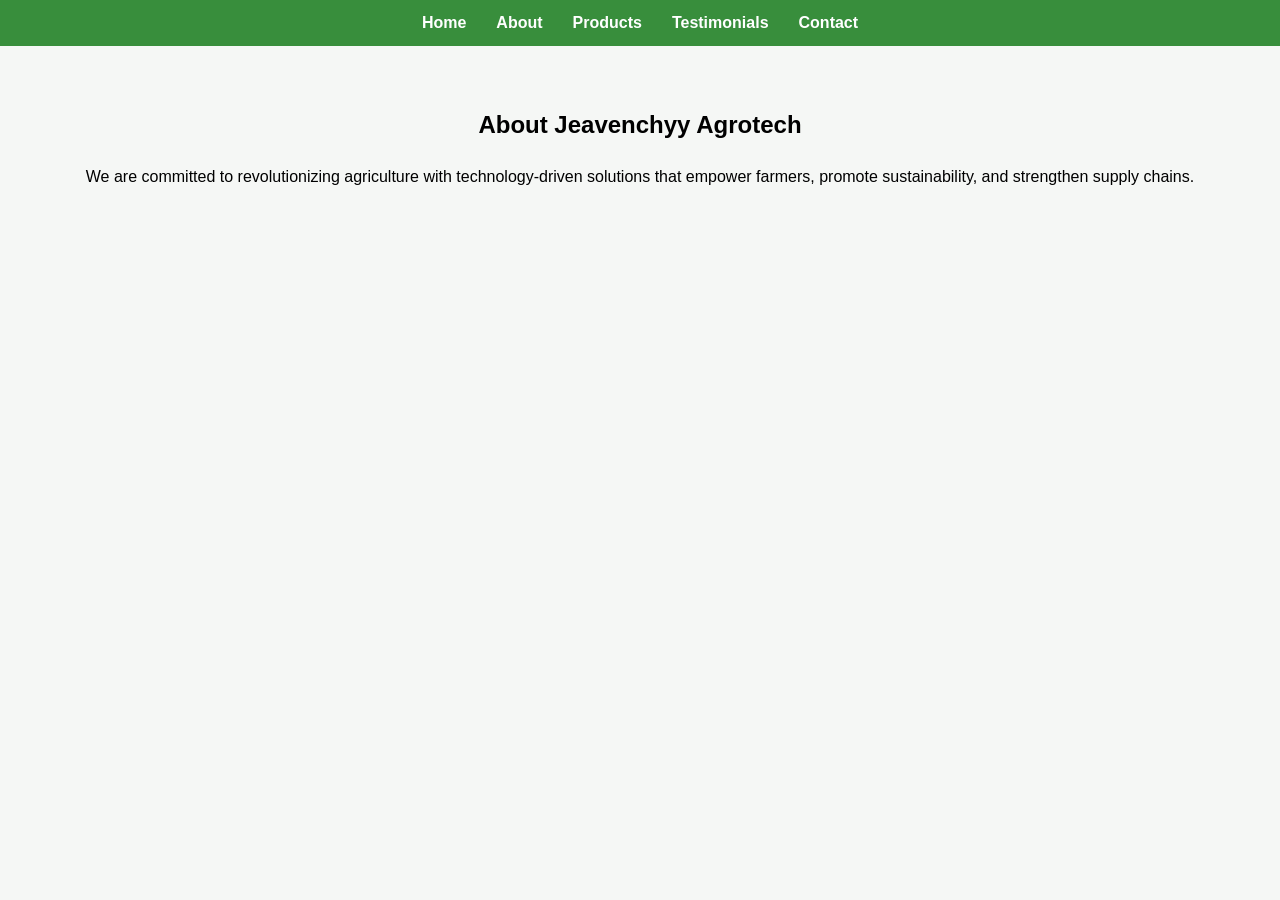
==== about.html @ 46755d17 "initial commit" ====
<!DOCTYPE html>
<html lang="en">
<head>
  <meta charset="UTF-8">
  <title>About - Jeavenchyy Agrotech</title>
  <link rel="stylesheet" href="style.css">
</head>
<body>
  <nav>
    <ul>
      <li><a href="index.html">Home</a></li>
      <li><a href="about.html">About</a></li>
      <li><a href="products.html">Products</a></li>
      <li><a href="testimonials.html">Testimonials</a></li>
      <li><a href="contact.html">Contact</a></li>
    </ul>
  </nav>
  <section class="solutions">
    <h2>About Jeavenchyy Agrotech</h2>
    <p>We are committed to revolutionizing agriculture with technology-driven solutions that empower farmers, promote sustainability, and strengthen supply chains.</p>
  </section>
</body>
</html>
---- style.css ----
body {
  margin: 0;
  font-family: 'Segoe UI', Tahoma, sans-serif;
  line-height: 1.6;
  background: #f5f7f5;
}

.banner {
  background: #4caf50;
  color: #fff;
  text-align: center;
  padding: 10px;
}

nav {
  background: #388e3c;
  padding: 10px;
}
nav ul {
  display: flex;
  justify-content: center;
  list-style: none;
  margin: 0;
  padding: 0;
}
nav ul li {
  margin: 0 15px;
}
nav ul li a {
  color: #fff;
  text-decoration: none;
  font-weight: bold;
}

.hero {
  background: linear-gradient(135deg, #43cea2, #185a9d);
  height: 60vh;
  display: flex;
  align-items: center;
  justify-content: center;
  text-align: center;
  color: #fff;
}
.hero-content {
  background: rgba(0,0,0,0.4);
  padding: 30px;
  border-radius: 10px;
}
.btn {
  display: inline-block;
  margin: 10px;
  padding: 12px 25px;
  border-radius: 25px;
  text-decoration: none;
  font-weight: bold;
  background: #ff9800;
  color: #fff;
}
.btn.secondary {
  background: #2196f3;
}

.solutions {
  padding: 40px;
  text-align: center;
}
.cards {
  display: flex;
  flex-wrap: wrap;
  justify-content: center;
}
.card {
  flex: 1 1 250px;
  margin: 15px;
  padding: 20px;
  border-radius: 12px;
  color: #fff;
  box-shadow: 0 4px 12px rgba(0,0,0,0.2);
}
.green { background: linear-gradient(135deg, #4caf50, #2e7d32); }
.blue { background: linear-gradient(135deg, #2196f3, #0d47a1); }
.orange { background: linear-gradient(135deg, #ff9800, #e65100); }

footer {
  background: #212121;
  color: #fff;
  text-align: center;
  padding: 20px;
}
/* Contact Page */
.contact {
  padding: 40px;
  text-align: center;
}

.contact-container {
  display: flex;
  flex-wrap: wrap;
  justify-content: center;
  margin-top: 30px;
}

.contact-form, .contact-info {
  flex: 1 1 300px;
  margin: 15px;
  padding: 20px;
  border-radius: 10px;
  background: #f9f9f9;
  box-shadow: 0 4px 12px rgba(0,0,0,0.1);
}

.contact-form input, .contact-form textarea {
  width: 100%;
  margin: 10px 0;
  padding: 12px;
  border: 1px solid #ccc;
  border-radius: 6px;
}

.contact-form button {
  background: #4caf50;
  color: #fff;
  padding: 12px 20px;
  border: none;
  border-radius: 6px;
  cursor: pointer;
  font-weight: bold;
}

.contact-form button:hover {
  background: #388e3c;
}

.contact-info h3 {
  margin-bottom: 10px;
  color: #2e7d32;
}
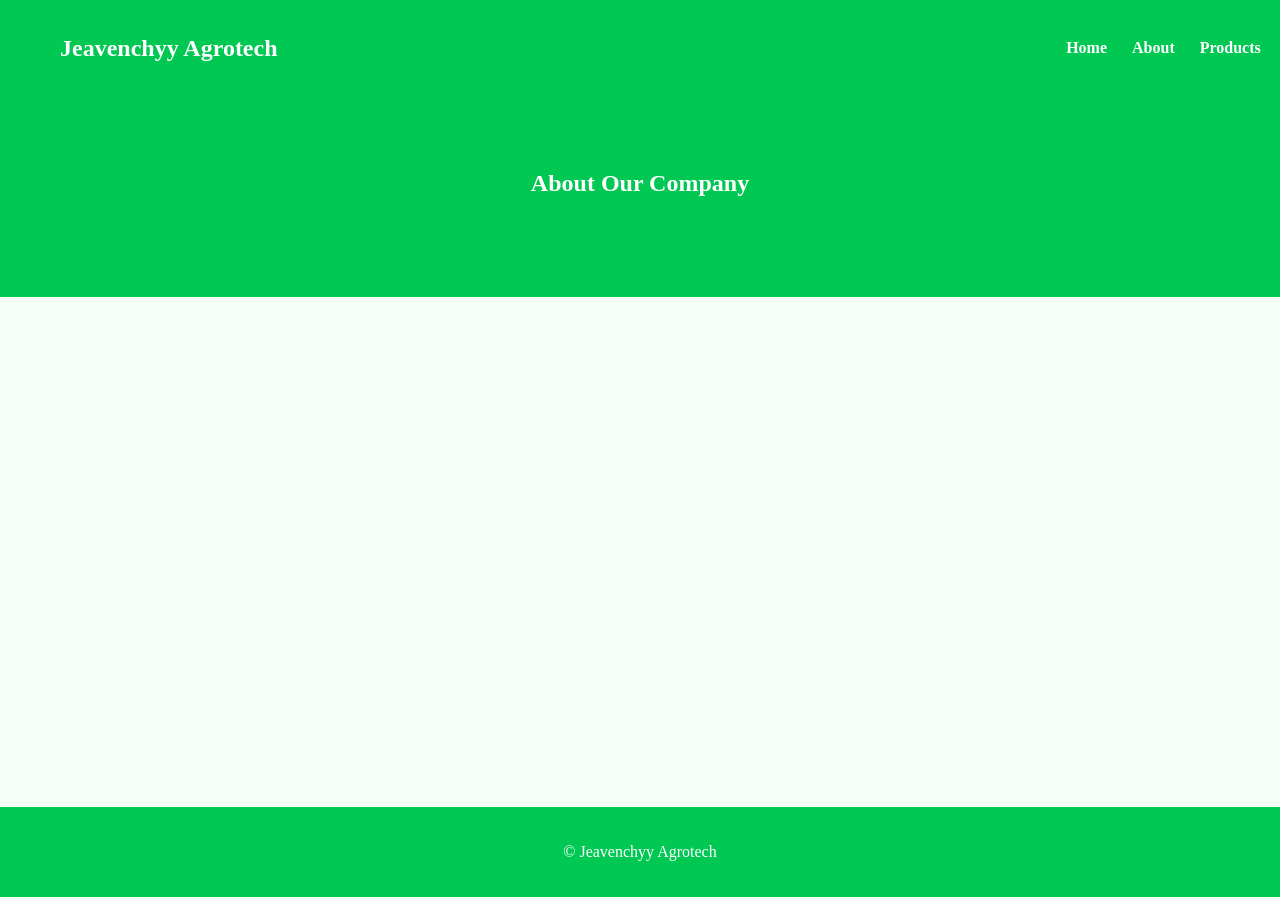
==== commit 75e9725b: "Added homepage and supporting pages" ====
--- a/about.html
+++ b/about.html
@@ -1,23 +1,51 @@
 <!DOCTYPE html>
 <html lang="en">
 <head>
-  <meta charset="UTF-8">
-  <title>About - Jeavenchyy Agrotech</title>
-  <link rel="stylesheet" href="style.css">
+<meta charset="UTF-8">
+<title>About | Jeavenchyy Agrotech</title>
+<link rel="stylesheet" href="style.css">
+<script defer src="script.js"></script>
 </head>
+
 <body>
-  <nav>
-    <ul>
-      <li><a href="index.html">Home</a></li>
-      <li><a href="about.html">About</a></li>
-      <li><a href="products.html">Products</a></li>
-      <li><a href="testimonials.html">Testimonials</a></li>
-      <li><a href="contact.html">Contact</a></li>
-    </ul>
-  </nav>
-  <section class="solutions">
-    <h2>About Jeavenchyy Agrotech</h2>
-    <p>We are committed to revolutionizing agriculture with technology-driven solutions that empower farmers, promote sustainability, and strengthen supply chains.</p>
-  </section>
+
+<nav class="navbar">
+<h2 class="logo">Jeavenchyy Agrotech</h2>
+<ul class="nav-links">
+<li><a href="index.html">Home</a></li>
+<li><a href="about.html">About</a></li>
+<li><a href="products.html">Products</a></li>
+<li><a href="contact.html">Contact</a></li>
+</ul>
+</nav>
+
+<section class="page-hero">
+<h1>About Our Company</h1>
+</section>
+
+<section class="section fade">
+<h2>Our Mission</h2>
+<p>
+To revolutionize agriculture through innovative technology that
+enhances productivity, sustainability, and farmer prosperity.
+</p>
+
+<h2>Our Vision</h2>
+<p>
+Building a future where agriculture becomes intelligent,
+efficient, climate-resilient, and accessible to every farmer.
+</p>
+
+<h2>What Makes Us Different</h2>
+<p>
+We combine agricultural expertise with digital innovation,
+AI analytics, and environmentally responsible farming practices.
+</p>
+</section>
+
+<footer>
+<p>© Jeavenchyy Agrotech</p>
+</footer>
+
 </body>
-</html>
+</html>
--- a/style.css
+++ b/style.css
@@ -1,137 +1,142 @@
-body {
-  margin: 0;
-  font-family: 'Segoe UI', Tahoma, sans-serif;
-  line-height: 1.6;
-  background: #f5f7f5;
+html{
+scroll-behavior:smooth;
 }
 
-.banner {
-  background: #4caf50;
-  color: #fff;
-  text-align: center;
-  padding: 10px;
+body{
+margin:0;
+font-family:Segoe UI;
+background:#f4fff8;
 }
 
-nav {
-  background: #388e3c;
-  padding: 10px;
-}
-nav ul {
-  display: flex;
-  justify-content: center;
-  list-style: none;
-  margin: 0;
-  padding: 0;
-}
-nav ul li {
-  margin: 0 15px;
-}
-nav ul li a {
-  color: #fff;
-  text-decoration: none;
-  font-weight: bold;
+/* NAVBAR */
+.navbar{
+position:fixed;
+top:0;
+width:100%;
+display:flex;
+justify-content:space-between;
+align-items:center;
+padding:15px 60px;
+background:rgba(0,200,83,0.8);
+backdrop-filter:blur(10px);
+color:white;
+z-index:1000;
 }
 
-.hero {
-  background: linear-gradient(135deg, #43cea2, #185a9d);
-  height: 60vh;
-  display: flex;
-  align-items: center;
-  justify-content: center;
-  text-align: center;
-  color: #fff;
-}
-.hero-content {
-  background: rgba(0,0,0,0.4);
-  padding: 30px;
-  border-radius: 10px;
-}
-.btn {
-  display: inline-block;
-  margin: 10px;
-  padding: 12px 25px;
-  border-radius: 25px;
-  text-decoration: none;
-  font-weight: bold;
-  background: #ff9800;
-  color: #fff;
-}
-.btn.secondary {
-  background: #2196f3;
+.nav-links{
+display:flex;
+gap:25px;
+list-style:none;
 }
 
-.solutions {
-  padding: 40px;
-  text-align: center;
-}
-.cards {
-  display: flex;
-  flex-wrap: wrap;
-  justify-content: center;
-}
-.card {
-  flex: 1 1 250px;
-  margin: 15px;
-  padding: 20px;
-  border-radius: 12px;
-  color: #fff;
-  box-shadow: 0 4px 12px rgba(0,0,0,0.2);
-}
-.green { background: linear-gradient(135deg, #4caf50, #2e7d32); }
-.blue { background: linear-gradient(135deg, #2196f3, #0d47a1); }
-.orange { background: linear-gradient(135deg, #ff9800, #e65100); }
-
-footer {
-  background: #212121;
-  color: #fff;
-  text-align: center;
-  padding: 20px;
-}
-/* Contact Page */
-.contact {
-  padding: 40px;
-  text-align: center;
+.nav-links a{
+color:white;
+text-decoration:none;
+font-weight:bold;
 }
 
-.contact-container {
-  display: flex;
-  flex-wrap: wrap;
-  justify-content: center;
-  margin-top: 30px;
+/* HERO */
+.hero{
+height:100vh;
+background:linear-gradient(#00e676,#00c853);
+display:flex;
+flex-direction:column;
+justify-content:center;
+align-items:center;
+color:white;
+text-align:center;
+padding:20px;
 }
 
-.contact-form, .contact-info {
-  flex: 1 1 300px;
-  margin: 15px;
-  padding: 20px;
-  border-radius: 10px;
-  background: #f9f9f9;
-  box-shadow: 0 4px 12px rgba(0,0,0,0.1);
+.btn{
+background:white;
+color:#00c853;
+padding:12px 25px;
+border-radius:25px;
+text-decoration:none;
 }
 
-.contact-form input, .contact-form textarea {
-  width: 100%;
-  margin: 10px 0;
-  padding: 12px;
-  border: 1px solid #ccc;
-  border-radius: 6px;
+/* SECTIONS */
+.section{
+padding:120px 80px;
+text-align:center;
 }
 
-.contact-form button {
-  background: #4caf50;
-  color: #fff;
-  padding: 12px 20px;
-  border: none;
-  border-radius: 6px;
-  cursor: pointer;
-  font-weight: bold;
+.page-hero{
+padding:150px 20px 80px;
+background:#00c853;
+color:white;
+text-align:center;
 }
 
-.contact-form button:hover {
-  background: #388e3c;
+/* PRODUCTS */
+.products{
+display:grid;
+grid-template-columns:repeat(auto-fit,minmax(250px,1fr));
+gap:30px;
+padding:80px;
 }
 
-.contact-info h3 {
-  margin-bottom: 10px;
-  color: #2e7d32;
+.card{
+background:white;
+padding:30px;
+border-radius:12px;
+box-shadow:0 5px 20px rgba(0,0,0,0.1);
 }
+
+/* CONTACT */
+.contact-form{
+max-width:500px;
+margin:auto;
+display:flex;
+flex-direction:column;
+gap:15px;
+}
+
+.contact-form input,
+textarea{
+padding:12px;
+border-radius:8px;
+border:1px solid #ccc;
+}
+
+button{
+background:#00c853;
+color:white;
+padding:12px;
+border:none;
+border-radius:25px;
+}
+
+/* STATS */
+.stats{
+display:flex;
+justify-content:center;
+gap:60px;
+padding:80px;
+background:#e8f5e9;
+}
+
+.stat{
+text-align:center;
+font-size:22px;
+}
+
+/* FADE ANIMATION */
+.fade{
+opacity:0;
+transform:translateY(40px);
+transition:1s;
+}
+
+.fade.show{
+opacity:1;
+transform:translateY(0);
+}
+
+footer{
+background:#00c853;
+color:white;
+text-align:center;
+padding:20px;
+}
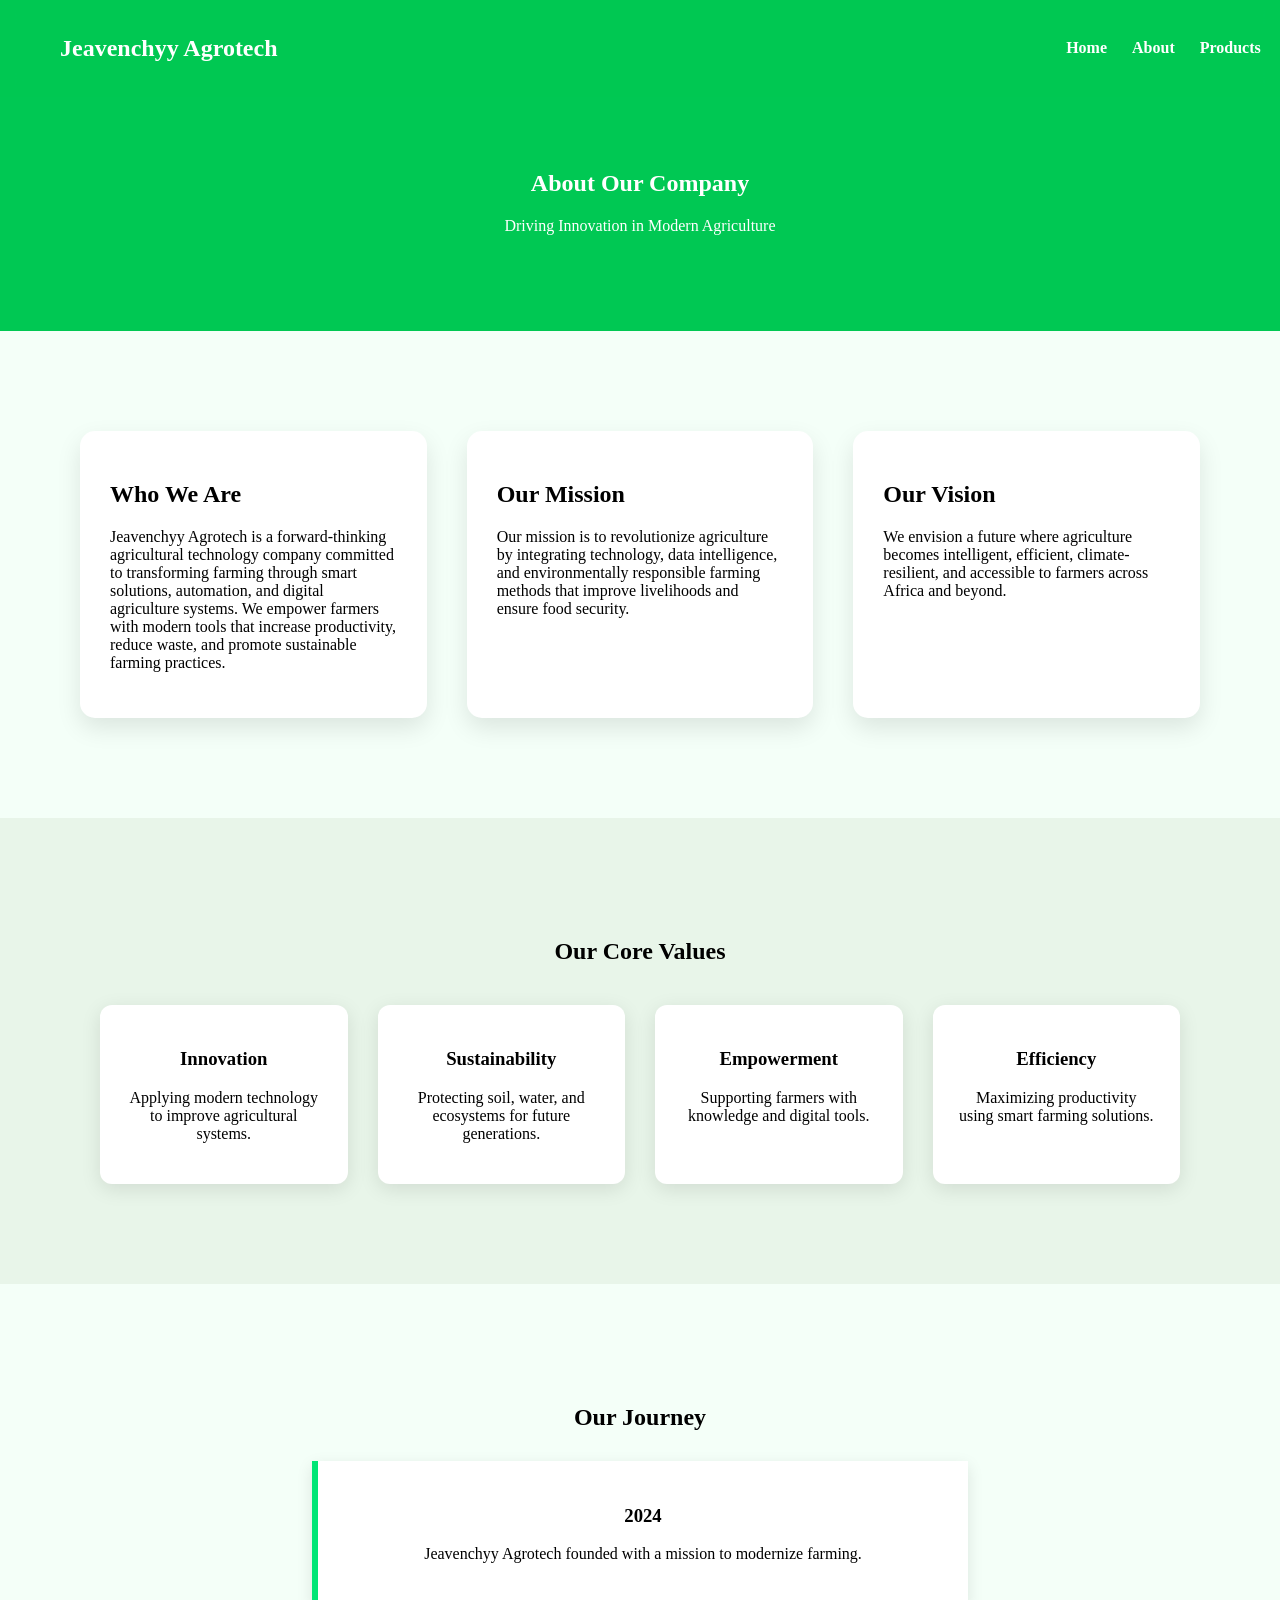
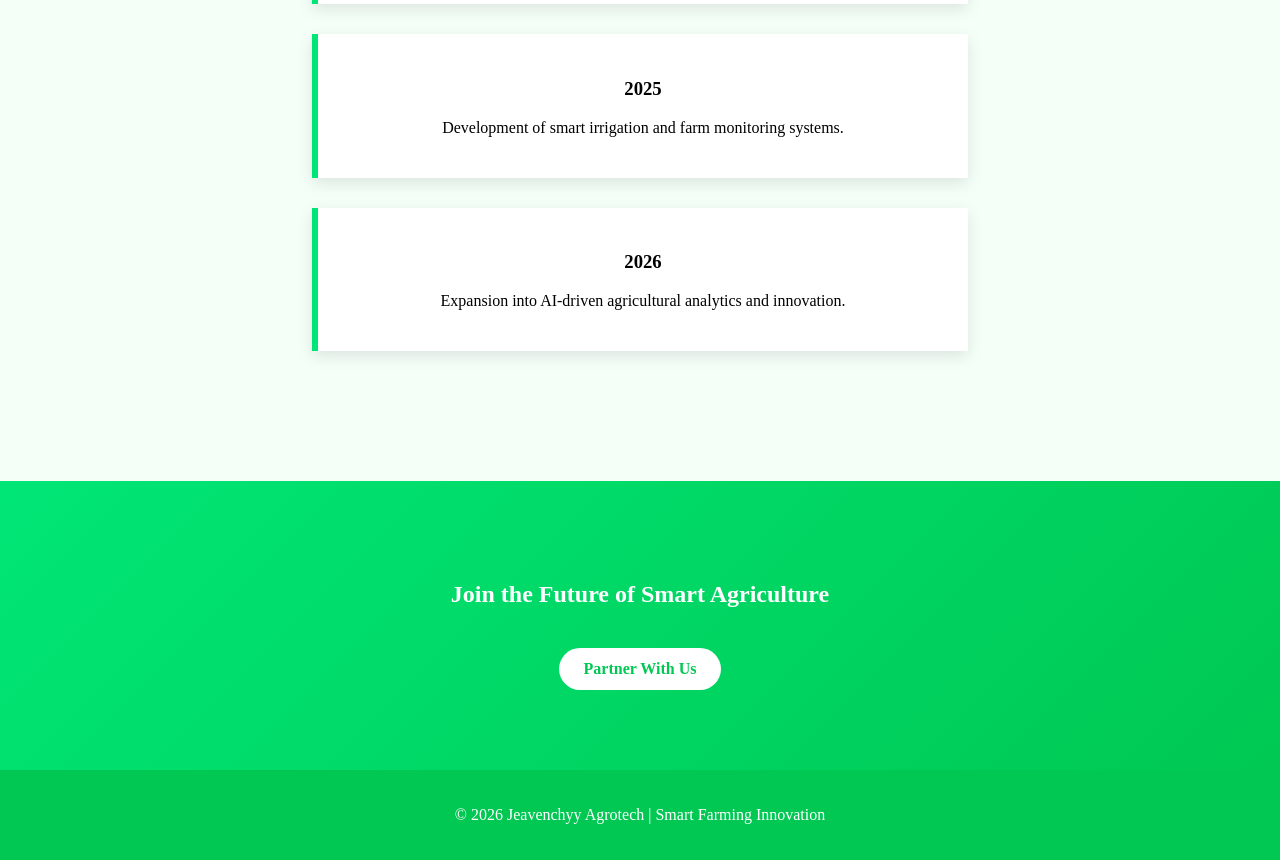
==== commit 0fafbebc: "pleasant views" ====
--- a/about.html
+++ b/about.html
@@ -2,49 +2,141 @@
 <html lang="en">
 <head>
 <meta charset="UTF-8">
+<meta name="viewport" content="width=device-width, initial-scale=1.0">
+
 <title>About | Jeavenchyy Agrotech</title>
+
 <link rel="stylesheet" href="style.css">
 <script defer src="script.js"></script>
+
 </head>
 
 <body>
 
+<!-- NAVBAR -->
 <nav class="navbar">
 <h2 class="logo">Jeavenchyy Agrotech</h2>
+
 <ul class="nav-links">
-<li><a href="index.html">Home</a></li>
-<li><a href="about.html">About</a></li>
-<li><a href="products.html">Products</a></li>
-<li><a href="contact.html">Contact</a></li>
+<li><a href="index.html" target="_self">Home</a></li>
+<li><a href="about.html" target="_self">About</a></li>
+<li><a href="products.html" target="_self">Products</a></li>
+<li><a href="contact.html" target="_self">Contact</a></li>
 </ul>
 </nav>
 
+
+<!-- HERO -->
 <section class="page-hero">
 <h1>About Our Company</h1>
+<p>Driving Innovation in Modern Agriculture</p>
 </section>
 
-<section class="section fade">
+
+<!-- COMPANY INTRO -->
+<section class="about-container">
+
+<div class="about-grid">
+
+<div class="about-card fade">
+<h2>Who We Are</h2>
+<p>
+Jeavenchyy Agrotech is a forward-thinking agricultural technology
+company committed to transforming farming through smart solutions,
+automation, and digital agriculture systems.
+We empower farmers with modern tools that increase productivity,
+reduce waste, and promote sustainable farming practices.
+</p>
+</div>
+
+<div class="about-card fade">
 <h2>Our Mission</h2>
 <p>
-To revolutionize agriculture through innovative technology that
-enhances productivity, sustainability, and farmer prosperity.
+Our mission is to revolutionize agriculture by integrating technology,
+data intelligence, and environmentally responsible farming methods
+that improve livelihoods and ensure food security.
 </p>
+</div>
 
+<div class="about-card fade">
 <h2>Our Vision</h2>
 <p>
-Building a future where agriculture becomes intelligent,
-efficient, climate-resilient, and accessible to every farmer.
+We envision a future where agriculture becomes intelligent,
+efficient, climate-resilient, and accessible to farmers across
+Africa and beyond.
 </p>
+</div>
 
-<h2>What Makes Us Different</h2>
-<p>
-We combine agricultural expertise with digital innovation,
-AI analytics, and environmentally responsible farming practices.
-</p>
+</div>
+
 </section>
 
+
+<!-- COMPANY VALUES -->
+<section class="values-section fade">
+
+<h2>Our Core Values</h2>
+
+<div class="values-grid">
+
+<div class="value-box">
+<h3>Innovation</h3>
+<p>Applying modern technology to improve agricultural systems.</p>
+</div>
+
+<div class="value-box">
+<h3>Sustainability</h3>
+<p>Protecting soil, water, and ecosystems for future generations.</p>
+</div>
+
+<div class="value-box">
+<h3>Empowerment</h3>
+<p>Supporting farmers with knowledge and digital tools.</p>
+</div>
+
+<div class="value-box">
+<h3>Efficiency</h3>
+<p>Maximizing productivity using smart farming solutions.</p>
+</div>
+
+</div>
+
+</section>
+
+
+<!-- TIMELINE -->
+<section class="timeline">
+
+<h2>Our Journey</h2>
+
+<div class="timeline-item fade">
+<h3>2024</h3>
+<p>Jeavenchyy Agrotech founded with a mission to modernize farming.</p>
+</div>
+
+<div class="timeline-item fade">
+<h3>2025</h3>
+<p>Development of smart irrigation and farm monitoring systems.</p>
+</div>
+
+<div class="timeline-item fade">
+<h3>2026</h3>
+<p>Expansion into AI-driven agricultural analytics and innovation.</p>
+</div>
+
+</section>
+
+
+<!-- CALL TO ACTION -->
+<section class="cta fade">
+<h2>Join the Future of Smart Agriculture</h2>
+<a href="contact.html" class="btn">Partner With Us</a>
+</section>
+
+
+<!-- FOOTER -->
 <footer>
-<p>© Jeavenchyy Agrotech</p>
+<p>© 2026 Jeavenchyy Agrotech | Smart Farming Innovation</p>
 </footer>
 
 </body>
--- a/style.css
+++ b/style.css
@@ -139,4 +139,92 @@
 color:white;
 text-align:center;
 padding:20px;
+}
+/* ABOUT PAGE */
+
+.about-container{
+padding:100px 80px;
+background:#f4fff8;
+}
+
+.about-grid{
+display:grid;
+grid-template-columns:repeat(auto-fit,minmax(300px,1fr));
+gap:40px;
+}
+
+.about-card{
+background:white;
+padding:30px;
+border-radius:15px;
+box-shadow:0 10px 25px rgba(0,0,0,0.1);
+transition:0.4s;
+}
+
+.about-card:hover{
+transform:translateY(-10px);
+}
+
+
+/* VALUES */
+.values-section{
+padding:100px;
+text-align:center;
+background:#e8f5e9;
+}
+
+.values-grid{
+display:grid;
+grid-template-columns:repeat(auto-fit,minmax(220px,1fr));
+gap:30px;
+margin-top:40px;
+}
+
+.value-box{
+background:white;
+padding:25px;
+border-radius:12px;
+box-shadow:0 5px 20px rgba(0,0,0,0.1);
+transition:0.3s;
+}
+
+.value-box:hover{
+transform:scale(1.05);
+}
+
+
+/* TIMELINE */
+.timeline{
+padding:100px;
+text-align:center;
+background:#f4fff8;
+}
+
+.timeline-item{
+margin:30px auto;
+max-width:600px;
+background:white;
+padding:25px;
+border-left:6px solid #00e676;
+box-shadow:0 5px 15px rgba(0,0,0,0.1);
+}
+
+
+/* CTA */
+.cta{
+background:linear-gradient(135deg,#00e676,#00c853);
+color:white;
+text-align:center;
+padding:80px;
+}
+
+.cta .btn{
+margin-top:20px;
+display:inline-block;
+background:white;
+color:#00c853;
+padding:12px 25px;
+border-radius:25px;
+text-decoration:none;
+font-weight:bold;
 }
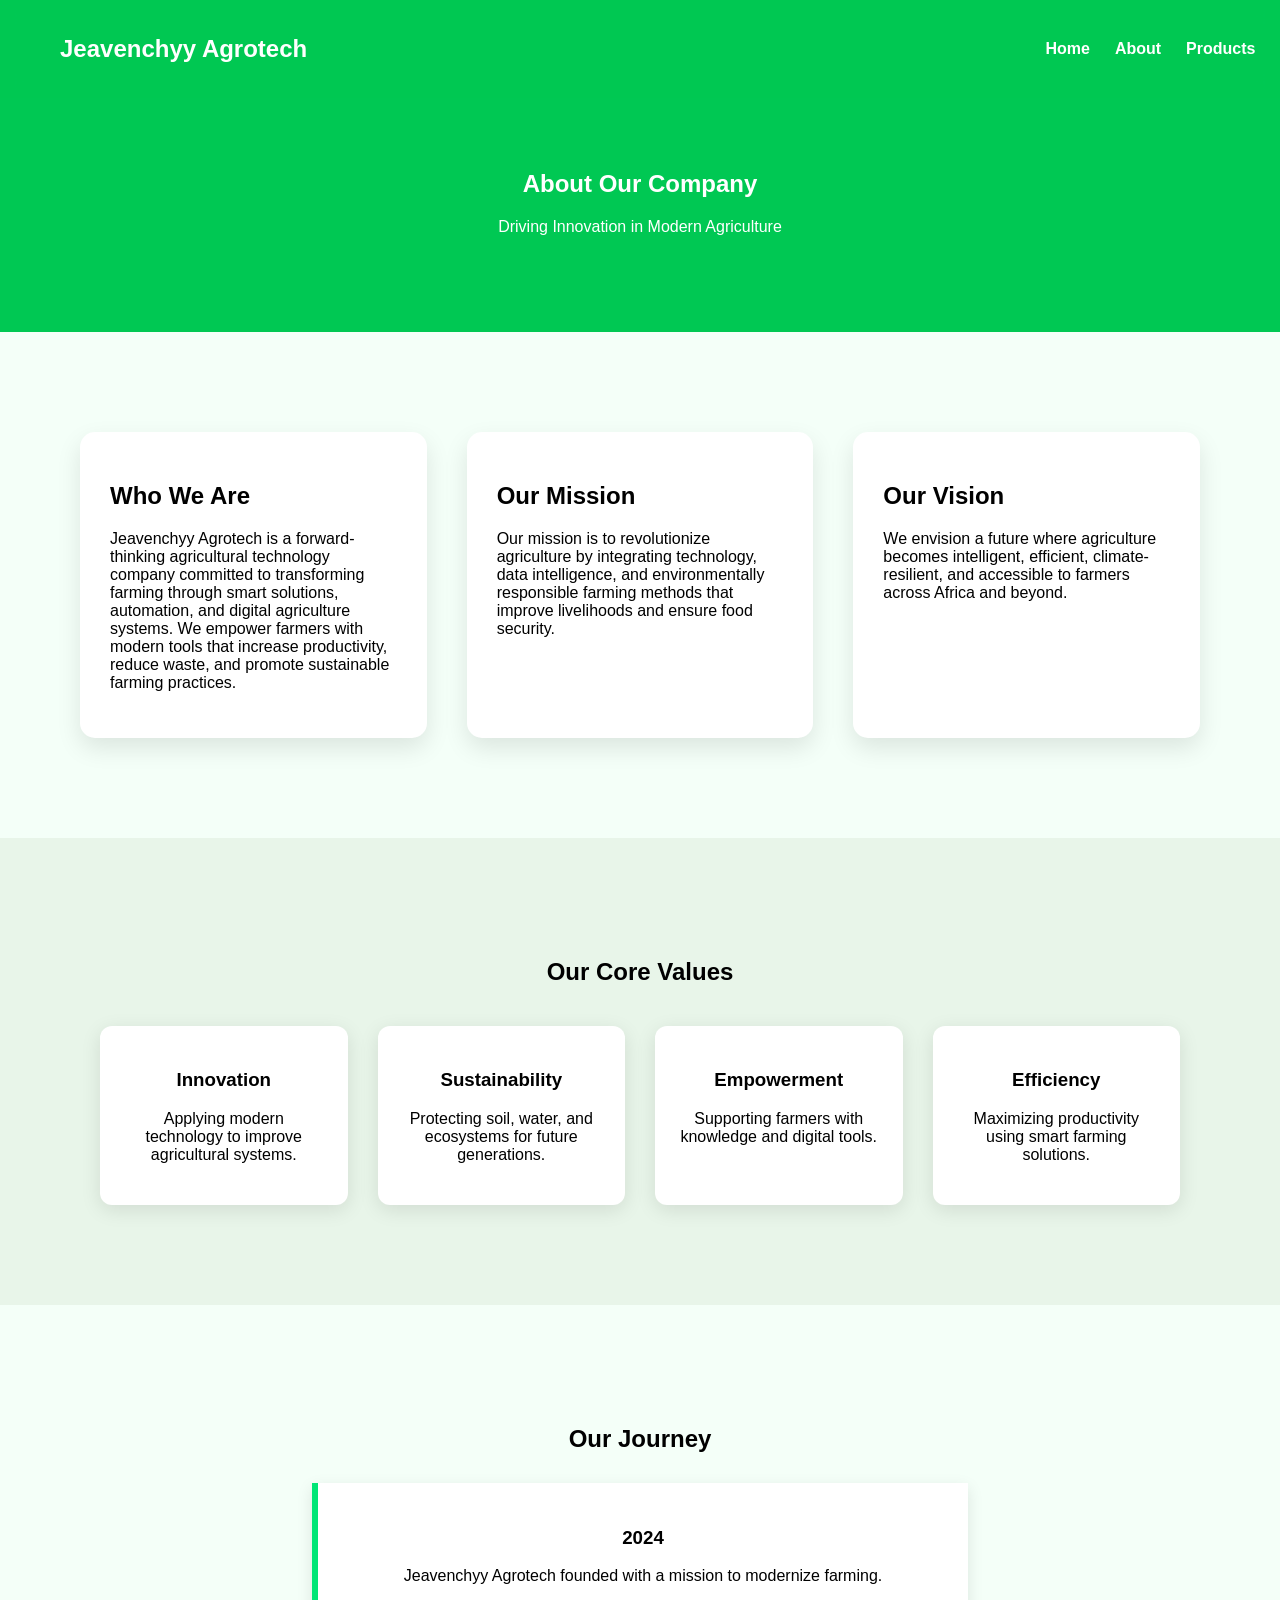
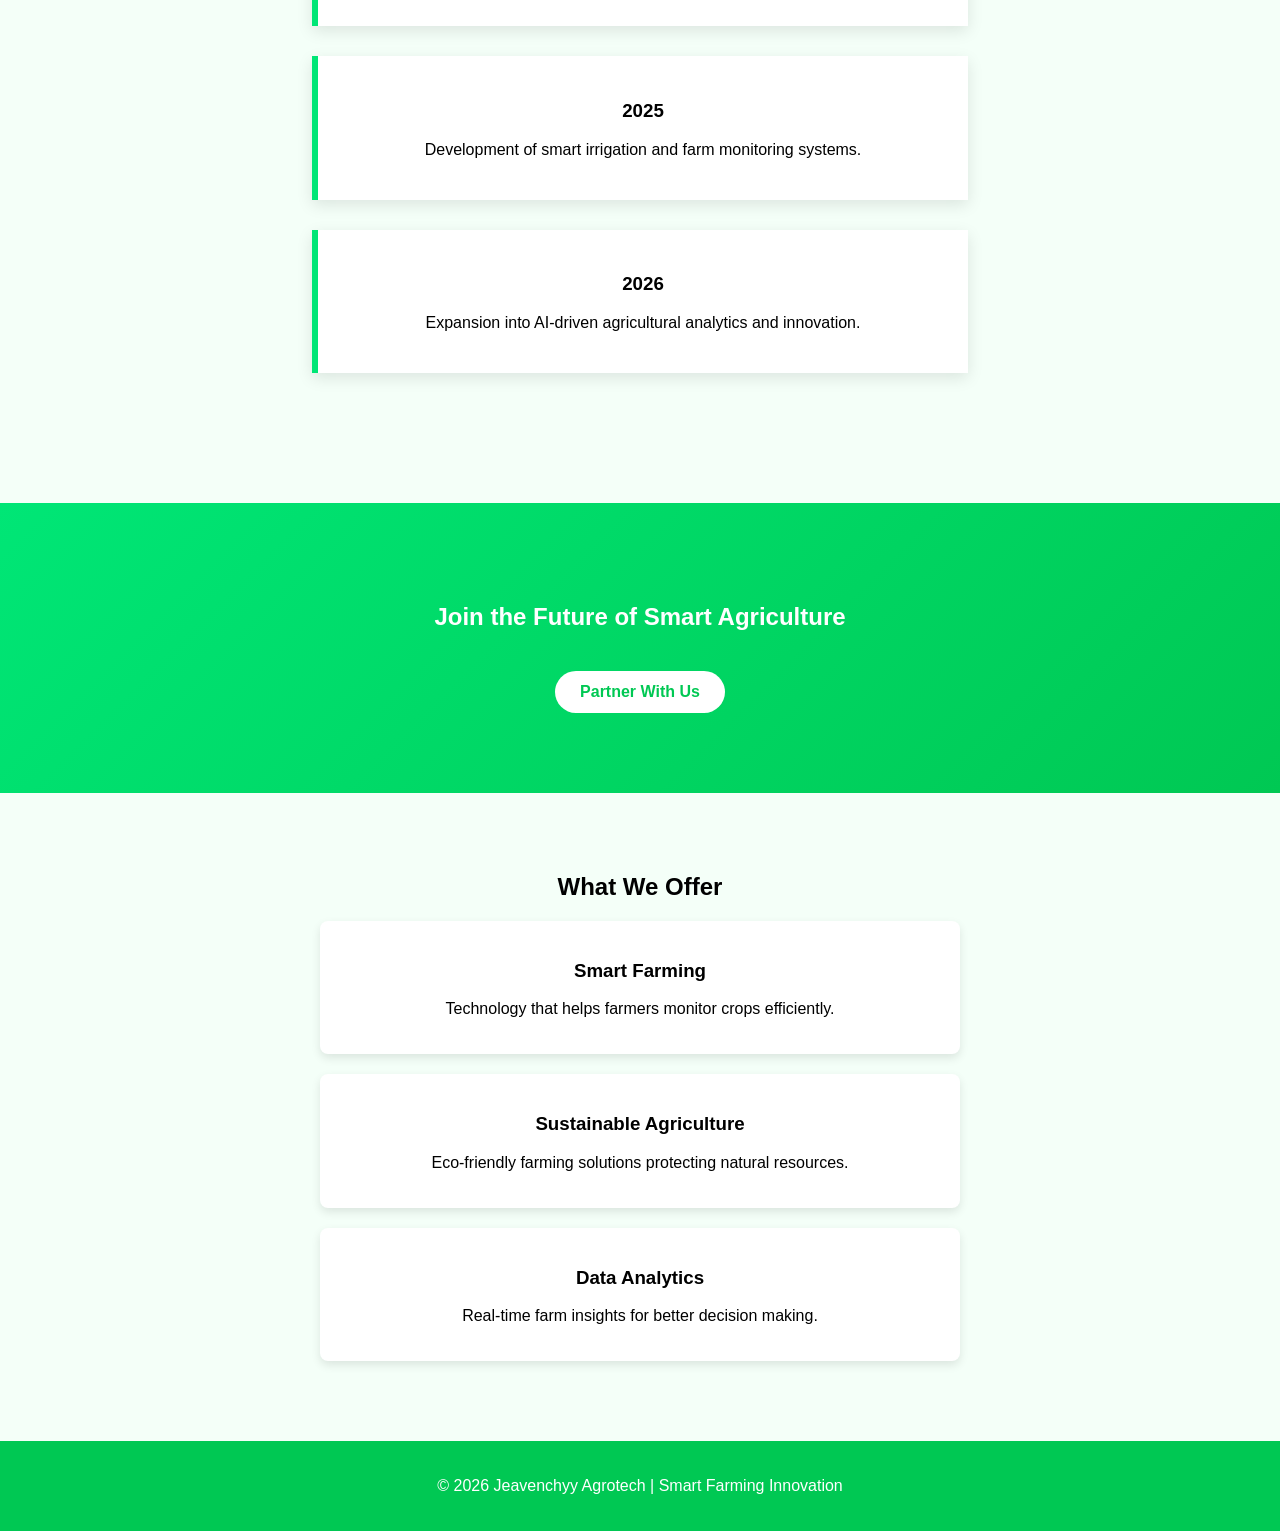
==== commit 9b0900a7: "added contact us" ====
--- a/about.html
+++ b/about.html
@@ -133,6 +133,27 @@
 <a href="contact.html" class="btn">Partner With Us</a>
 </section>
 
+<section class="features">
+
+<h2>What We Offer</h2>
+
+<div class="feature-box">
+<h3>Smart Farming</h3>
+<p>Technology that helps farmers monitor crops efficiently.</p>
+</div>
+
+<div class="feature-box">
+<h3>Sustainable Agriculture</h3>
+<p>Eco-friendly farming solutions protecting natural resources.</p>
+</div>
+
+<div class="feature-box">
+<h3>Data Analytics</h3>
+<p>Real-time farm insights for better decision making.</p>
+</div>
+
+</section>
+
 
 <!-- FOOTER -->
 <footer>
--- a/style.css
+++ b/style.css
@@ -1,230 +1,275 @@
-html{
-scroll-behavior:smooth;
-}
-
-body{
-margin:0;
-font-family:Segoe UI;
-background:#f4fff8;
+html {
+  scroll-behavior: smooth;
+}
+
+body {
+  margin: 0;
+  font-family: Segoe UI, sans-serif;
+  background: #f4fff8;
 }
 
 /* NAVBAR */
-.navbar{
-position:fixed;
-top:0;
-width:100%;
-display:flex;
-justify-content:space-between;
-align-items:center;
-padding:15px 60px;
-background:rgba(0,200,83,0.8);
-backdrop-filter:blur(10px);
-color:white;
-z-index:1000;
-}
-
-.nav-links{
-display:flex;
-gap:25px;
-list-style:none;
-}
-
-.nav-links a{
-color:white;
-text-decoration:none;
-font-weight:bold;
+.navbar {
+  position: fixed;
+  top: 0;
+  width: 100%;
+  display: flex;
+  justify-content: space-between;
+  align-items: center;
+  padding: 15px 60px;
+  background: rgba(0,200,83,0.8);
+  backdrop-filter: blur(10px);
+  color: white;
+  z-index: 1000;
+}
+
+.nav-links {
+  display: flex;
+  gap: 25px;
+  list-style: none;
+}
+
+.nav-links a {
+  color: white;
+  text-decoration: none;
+  font-weight: bold;
 }
 
 /* HERO */
-.hero{
-height:100vh;
-background:linear-gradient(#00e676,#00c853);
-display:flex;
-flex-direction:column;
-justify-content:center;
-align-items:center;
-color:white;
-text-align:center;
-padding:20px;
-}
-
-.btn{
-background:white;
-color:#00c853;
-padding:12px 25px;
-border-radius:25px;
-text-decoration:none;
+.hero {
+  height: 100vh;
+  background: linear-gradient(#00e676, #00c853);
+  display: flex;
+  flex-direction: column;
+  justify-content: center;
+  align-items: center;
+  color: white;
+  text-align: center;
+  padding: 20px;
+}
+
+.btn {
+  background: white;
+  color: #00c853;
+  padding: 12px 25px;
+  border-radius: 25px;
+  text-decoration: none;
 }
 
 /* SECTIONS */
-.section{
-padding:120px 80px;
-text-align:center;
-}
-
-.page-hero{
-padding:150px 20px 80px;
-background:#00c853;
-color:white;
-text-align:center;
+.section {
+  padding: 120px 80px;
+  text-align: center;
+}
+
+.page-hero {
+  padding: 150px 20px 80px;
+  background: #00c853;
+  color: white;
+  text-align: center;
 }
 
 /* PRODUCTS */
-.products{
-display:grid;
-grid-template-columns:repeat(auto-fit,minmax(250px,1fr));
-gap:30px;
-padding:80px;
-}
-
-.card{
-background:white;
-padding:30px;
-border-radius:12px;
-box-shadow:0 5px 20px rgba(0,0,0,0.1);
+.products {
+  display: grid;
+  grid-template-columns: repeat(auto-fit, minmax(250px, 1fr));
+  gap: 30px;
+  padding: 80px;
+  background: #e8f5e9; /* soft background so cards stand out */
+}
+
+.card {
+  background: white;
+  padding: 30px;
+  border-radius: 12px;
+  box-shadow: 0 5px 20px rgba(0,0,0,0.1);
+  transition: 0.3s;
+}
+
+.card:hover {
+  transform: translateY(-8px);
+  box-shadow: 0 8px 25px rgba(0,0,0,0.15);
 }
 
 /* CONTACT */
-.contact-form{
-max-width:500px;
-margin:auto;
-display:flex;
-flex-direction:column;
-gap:15px;
+.contact-form {
+  max-width: 500px;
+  margin: auto;
+  display: flex;
+  flex-direction: column;
+  gap: 15px;
 }
 
 .contact-form input,
-textarea{
-padding:12px;
-border-radius:8px;
-border:1px solid #ccc;
-}
-
-button{
-background:#00c853;
-color:white;
-padding:12px;
-border:none;
-border-radius:25px;
+textarea {
+  padding: 12px;
+  border-radius: 8px;
+  border: 1px solid #ccc;
+}
+
+button {
+  background: #00c853;
+  color: white;
+  padding: 12px;
+  border: none;
+  border-radius: 25px;
 }
 
 /* STATS */
-.stats{
-display:flex;
-justify-content:center;
-gap:60px;
-padding:80px;
-background:#e8f5e9;
-}
-
-.stat{
-text-align:center;
-font-size:22px;
+.stats {
+  display: flex;
+  justify-content: center;
+  gap: 60px;
+  padding: 80px;
+  background: #e8f5e9;
+}
+
+.stat {
+  text-align: center;
+  font-size: 22px;
 }
 
 /* FADE ANIMATION */
-.fade{
-opacity:0;
-transform:translateY(40px);
-transition:1s;
-}
-
-.fade.show{
-opacity:1;
-transform:translateY(0);
-}
-
-footer{
-background:#00c853;
-color:white;
-text-align:center;
-padding:20px;
-}
+.fade {
+  opacity: 0;
+  transform: translateY(40px);
+  transition: 1s;
+}
+
+.fade.show {
+  opacity: 1;
+  transform: translateY(0);
+}
+
+/* FOOTER */
+footer {
+  background: #00c853;
+  color: white;
+  text-align: center;
+  padding: 20px;
+}
+
 /* ABOUT PAGE */
-
-.about-container{
-padding:100px 80px;
-background:#f4fff8;
-}
-
-.about-grid{
-display:grid;
-grid-template-columns:repeat(auto-fit,minmax(300px,1fr));
-gap:40px;
-}
-
-.about-card{
-background:white;
-padding:30px;
-border-radius:15px;
-box-shadow:0 10px 25px rgba(0,0,0,0.1);
-transition:0.4s;
-}
-
-.about-card:hover{
-transform:translateY(-10px);
-}
-
+.about-container {
+  padding: 100px 80px;
+  background: #f4fff8;
+}
+
+.about-grid {
+  display: grid;
+  grid-template-columns: repeat(auto-fit, minmax(300px, 1fr));
+  gap: 40px;
+}
+
+.about-card {
+  background: white;
+  padding: 30px;
+  border-radius: 15px;
+  box-shadow: 0 10px 25px rgba(0,0,0,0.1);
+  transition: 0.4s;
+}
+
+.about-card:hover {
+  transform: translateY(-10px);
+}
 
 /* VALUES */
-.values-section{
-padding:100px;
-text-align:center;
-background:#e8f5e9;
-}
-
-.values-grid{
-display:grid;
-grid-template-columns:repeat(auto-fit,minmax(220px,1fr));
-gap:30px;
-margin-top:40px;
-}
-
-.value-box{
-background:white;
-padding:25px;
-border-radius:12px;
-box-shadow:0 5px 20px rgba(0,0,0,0.1);
-transition:0.3s;
-}
-
-.value-box:hover{
-transform:scale(1.05);
-}
-
+.values-section {
+  padding: 100px;
+  text-align: center;
+  background: #e8f5e9;
+}
+
+.values-grid {
+  display: grid;
+  grid-template-columns: repeat(auto-fit, minmax(220px, 1fr));
+  gap: 30px;
+  margin-top: 40px;
+}
+
+.value-box {
+  background: white;
+  padding: 25px;
+  border-radius: 12px;
+  box-shadow: 0 5px 20px rgba(0,0,0,0.1);
+  transition: 0.3s;
+}
+
+.value-box:hover {
+  transform: scale(1.05);
+}
 
 /* TIMELINE */
-.timeline{
-padding:100px;
-text-align:center;
-background:#f4fff8;
-}
-
-.timeline-item{
-margin:30px auto;
-max-width:600px;
-background:white;
-padding:25px;
-border-left:6px solid #00e676;
-box-shadow:0 5px 15px rgba(0,0,0,0.1);
-}
-
+.timeline {
+  padding: 100px;
+  text-align: center;
+  background: #f4fff8;
+}
+
+.timeline-item {
+  margin: 30px auto;
+  max-width: 600px;
+  background: white;
+  padding: 25px;
+  border-left: 6px solid #00e676;
+  box-shadow: 0 5px 15px rgba(0,0,0,0.1);
+}
 
 /* CTA */
-.cta{
-background:linear-gradient(135deg,#00e676,#00c853);
-color:white;
-text-align:center;
-padding:80px;
-}
-
-.cta .btn{
-margin-top:20px;
-display:inline-block;
-background:white;
-color:#00c853;
-padding:12px 25px;
-border-radius:25px;
-text-decoration:none;
-font-weight:bold;
-}+.cta {
+  background: linear-gradient(135deg, #00e676, #00c853);
+  color: white;
+  text-align: center;
+  padding: 80px;
+}
+
+.cta .btn {
+  margin-top: 20px;
+  display: inline-block;
+  background: white;
+  color: #00c853;
+  padding: 12px 25px;
+  border-radius: 25px;
+  text-decoration: none;
+  font-weight: bold;
+}
+
+/* ABOUT CONTENT */
+.about-content {
+  padding: 60px 10%;
+  background: #f4f4f4;
+  line-height: 1.7;
+}
+
+.about-content h2 {
+  margin-top: 25px;
+  color: #00a651;
+}
+
+/* FEATURES */
+.features {
+  padding: 60px 10%;
+  text-align: center;
+}
+
+.feature-box {
+  background: white;
+  padding: 20px;
+  margin: 20px auto;
+  max-width: 600px;
+  border-radius: 8px;
+  box-shadow: 0 4px 10px rgba(0,0,0,0.1);
+  transition: 0.3s;
+}
+
+.feature-box:hover {
+  transform: translateY(-5px);
+}
+
+.products {
+  display: grid;
+  grid-template-columns: repeat(auto-fit, minmax(250px, 1fr));
+  gap: 30px;
+  padding: 80px;
+  background: #e8f5e9; /* soft green background */
+}
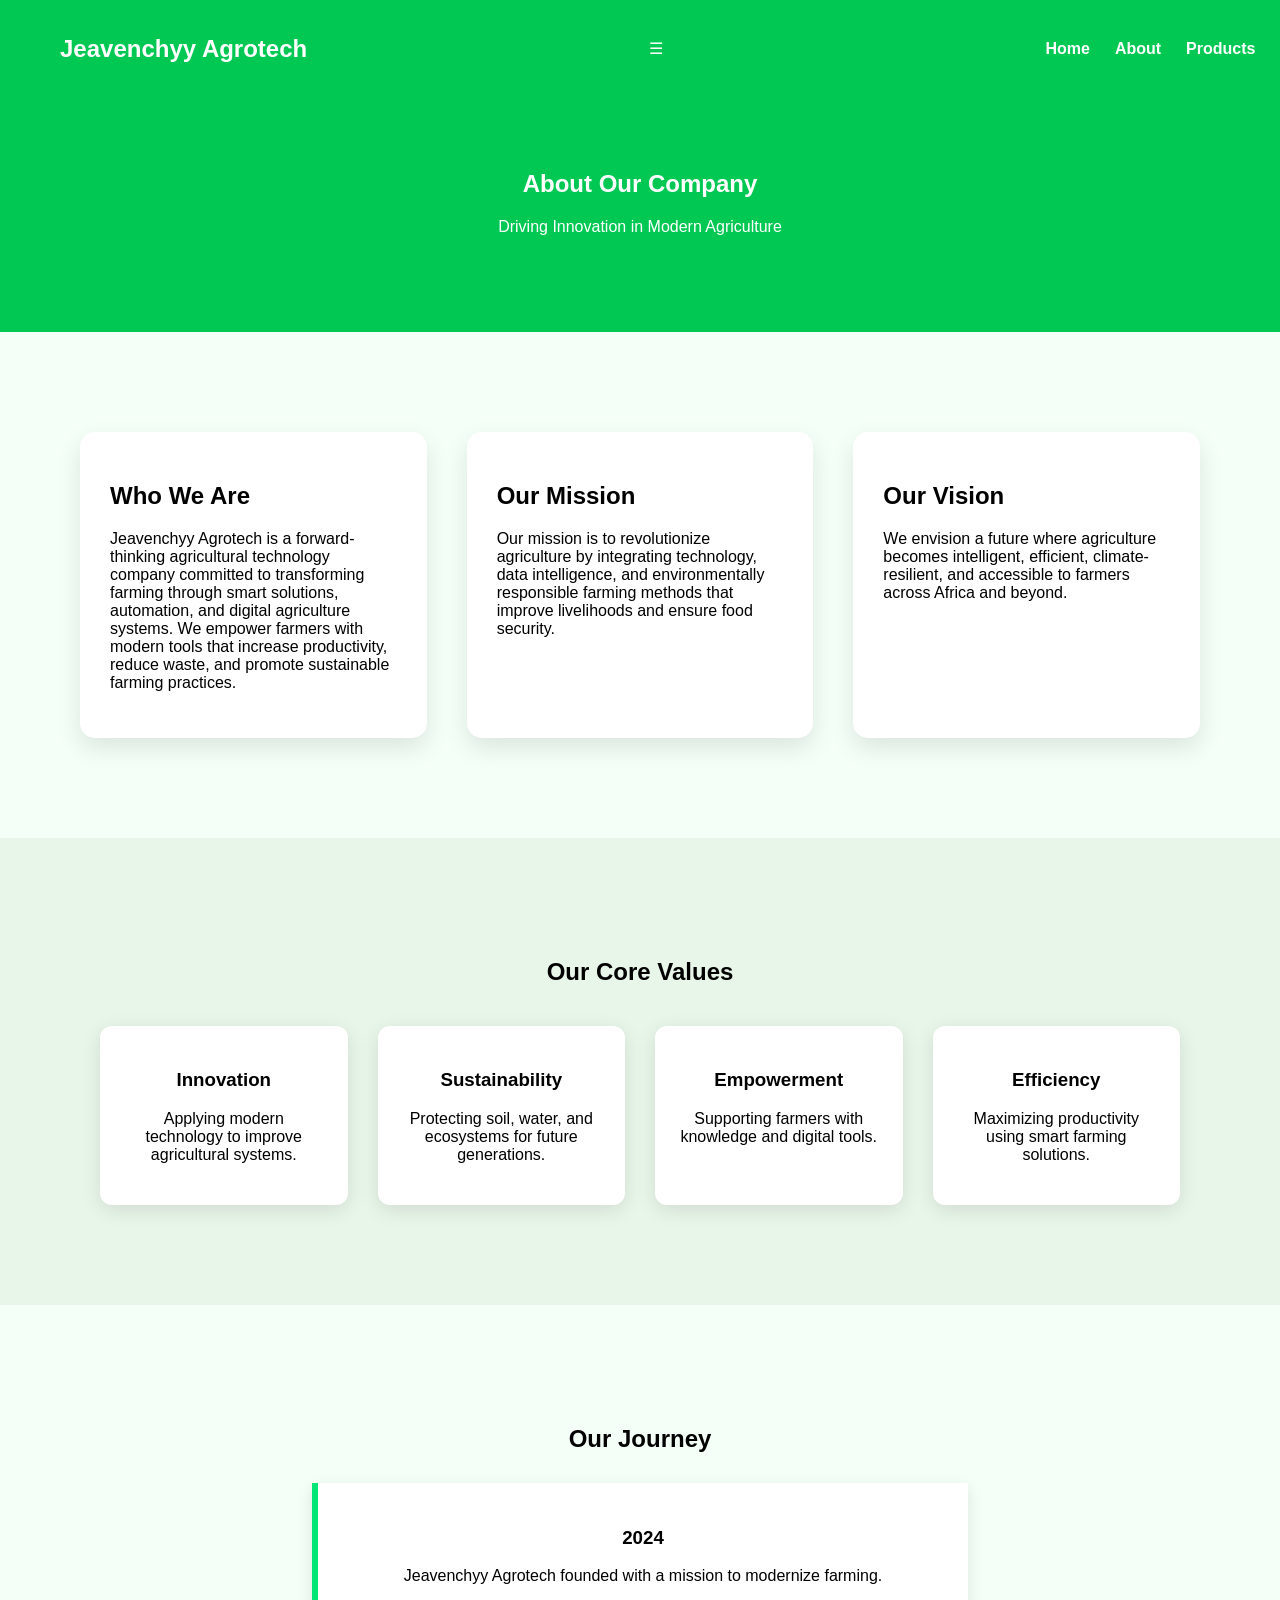
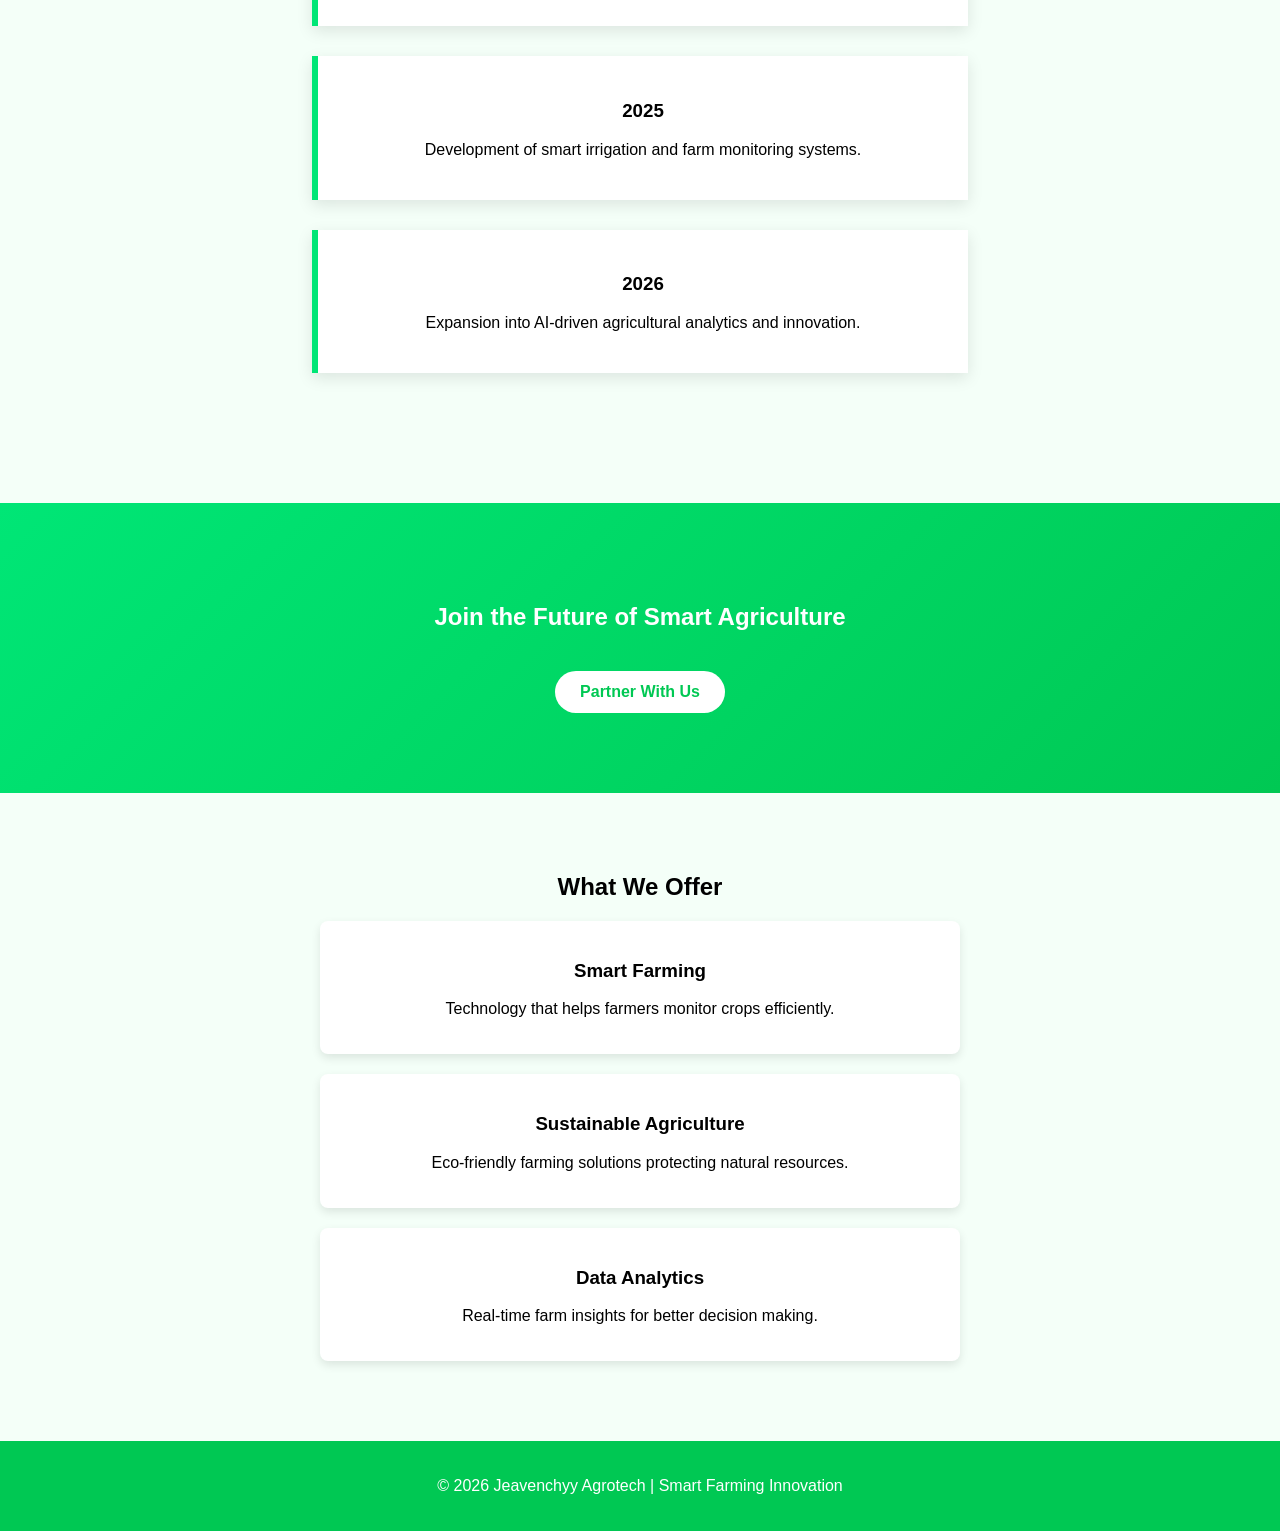
==== commit a008ecd5: "wpi" ====
--- a/about.html
+++ b/about.html
@@ -15,16 +15,19 @@
 
 <!-- NAVBAR -->
 <nav class="navbar">
-<h2 class="logo">Jeavenchyy Agrotech</h2>
+    <h2 class="logo">Jeavenchyy Agrotech</h2>
 
-<ul class="nav-links">
-<li><a href="index.html" target="_self">Home</a></li>
-<li><a href="about.html" target="_self">About</a></li>
-<li><a href="products.html" target="_self">Products</a></li>
-<li><a href="contact.html" target="_self">Contact</a></li>
-</ul>
+    <div class="menu-toggle" id="menu-toggle">
+        ☰
+    </div>
+
+    <ul class="nav-links" id="nav-links">
+        <li><a href="index.html" target="_self">Home</a></li>
+        <li><a href="about.html" target="_self">About</a></li>
+        <li><a href="products.html" target="_self">Products</a></li>
+        <li><a href="contact.html" target="_self">Contact</a></li>
+    </ul>
 </nav>
-
 
 <!-- HERO -->
 <section class="page-hero">
--- a/style.css
+++ b/style.css
@@ -92,6 +92,12 @@
 }
 
 /* CONTACT */
+.contact-section {
+  padding: 100px 20px;
+  background: #e8f5e9;
+  text-align: center;
+}
+
 .contact-form {
   max-width: 500px;
   margin: auto;
@@ -101,19 +107,21 @@
 }
 
 .contact-form input,
-textarea {
+.contact-form textarea {
   padding: 12px;
   border-radius: 8px;
   border: 1px solid #ccc;
 }
 
-button {
+.contact-form button {
   background: #00c853;
   color: white;
   padding: 12px;
   border: none;
   border-radius: 25px;
-}
+  cursor: pointer;
+}
+
 
 /* STATS */
 .stats {
